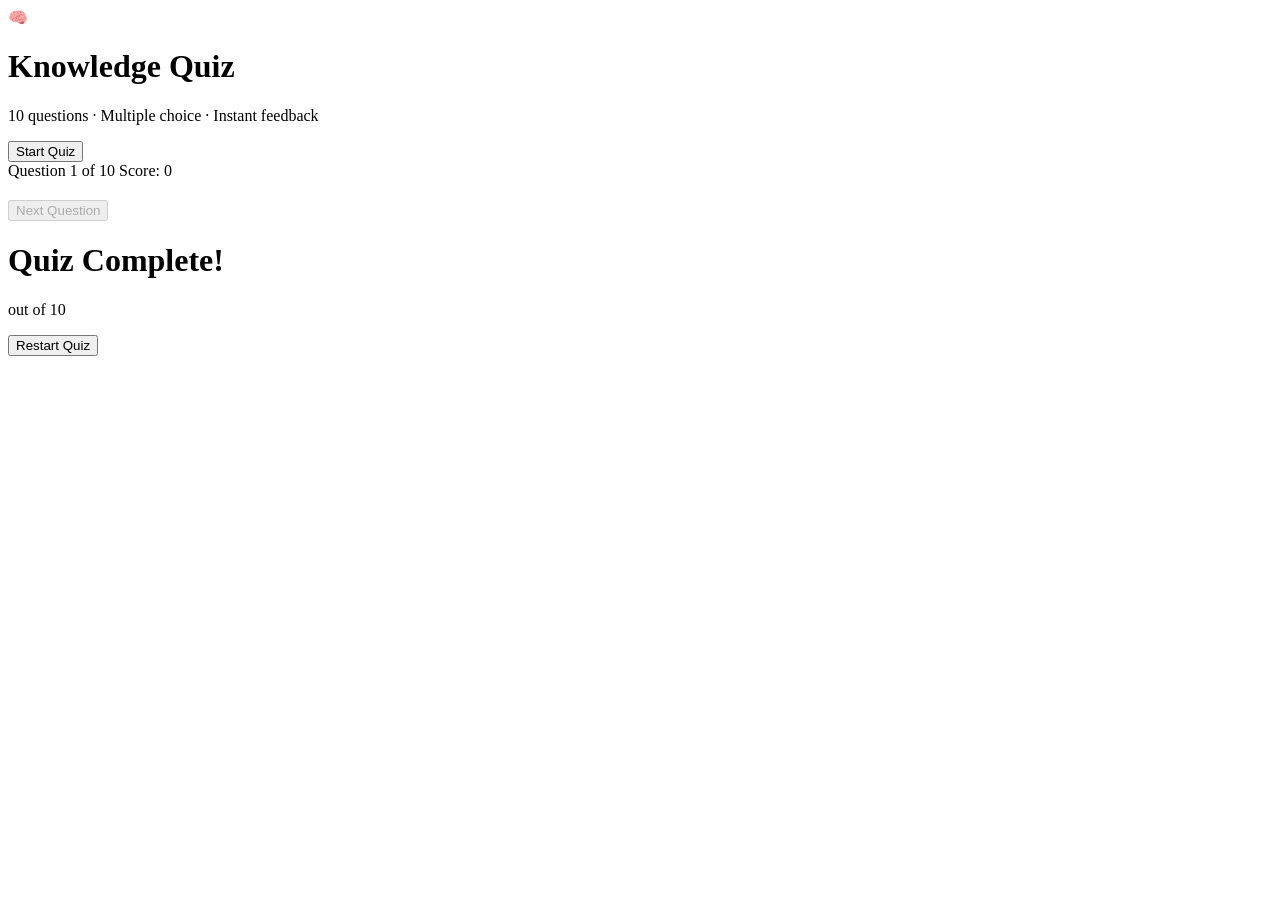
==== index.html @ 078e5a96 "Updated initial HTML structure for quiz app" ====
<html lang="en">
  <head>
    <meta charset="UTF-8" />
    <meta name="viewport" content="width=device-width, initial-scale=1.0" />
    <title>Interactive Quiz App</title>
    <link rel="stylesheet" href="style.css" />
  </head>
  <body>

    <!--  Outer wrapper centres the card on screen  -->
    <div class="quiz-wrapper">

      <!-- START SCREEN ,Shown first. Hidden once the quiz begins.-->
      <div id="start-screen" class="screen">
        <div class="screen__icon">&#x1F9E0;</div>
        <h1 class="screen__title">Knowledge Quiz</h1>
        <p class="screen__subtitle">10 questions &middot; Multiple choice &middot; Instant feedback</p>
        <button id="start-btn" class="btn btn--primary">Start Quiz</button>
      </div>

      <!-- QUIZ SCREEN ,The active quiz view. Hidden on start/results screens. -->
    
      <div id="quiz-screen" class="screen screen--hidden">

        <!-- Top bar: question counter + score -->
        <header class="quiz-header">
          <span id="question-counter" class="quiz-header__counter">Question 1 of 10</span>
          <span id="score-display"    class="quiz-header__score">Score: 0</span>
        </header>

        <!-- Progress bar -->
        <div class="progress-bar" role="progressbar" aria-valuemin="0" aria-valuemax="100">
          <div id="progress-fill" class="progress-bar__fill"></div>
        </div>

        <!-- Question text -->
        <h2 id="question-text" class="question-text"></h2>

        <!-- Answer options — JS will populate these buttons -->
        <div id="options-grid" class="options-grid">
          <!-- Four <button class="option-btn"> elements injected by JS -->
        </div>

        <!-- Feedback banner (correct / incorrect) -->
        <div id="feedback" class="feedback feedback--hidden">
          <span id="feedback-icon"  class="feedback__icon"></span>
          <span id="feedback-text"  class="feedback__text"></span>
        </div>

        <!-- Next Question button — disabled until an answer is chosen -->
        <button id="next-btn" class="btn btn--primary btn--next" disabled>
          Next Question
        </button>

      </div>

      <!-- ══ RESULTS SCREEN, Shown after the last question is answered and Next is clicked.-->
      <div id="results-screen" class="screen screen--hidden">
        <div id="results-icon"    class="screen__icon"></div>
        <h1 class="screen__title">Quiz Complete!</h1>
        <p id="results-summary"  class="results__summary"></p>
        <div class="results__score-card">
          <span id="results-score" class="results__big-score"></span>
          <span class="results__label">out of 10</span>
        </div>
        <p id="results-message"  class="results__message"></p>
        <button id="restart-btn" class="btn btn--primary">Restart Quiz</button>
      </div>

    </div><!-- /.quiz-wrapper -->

    <script defer src="script.js"></script>
  </body>
</html>
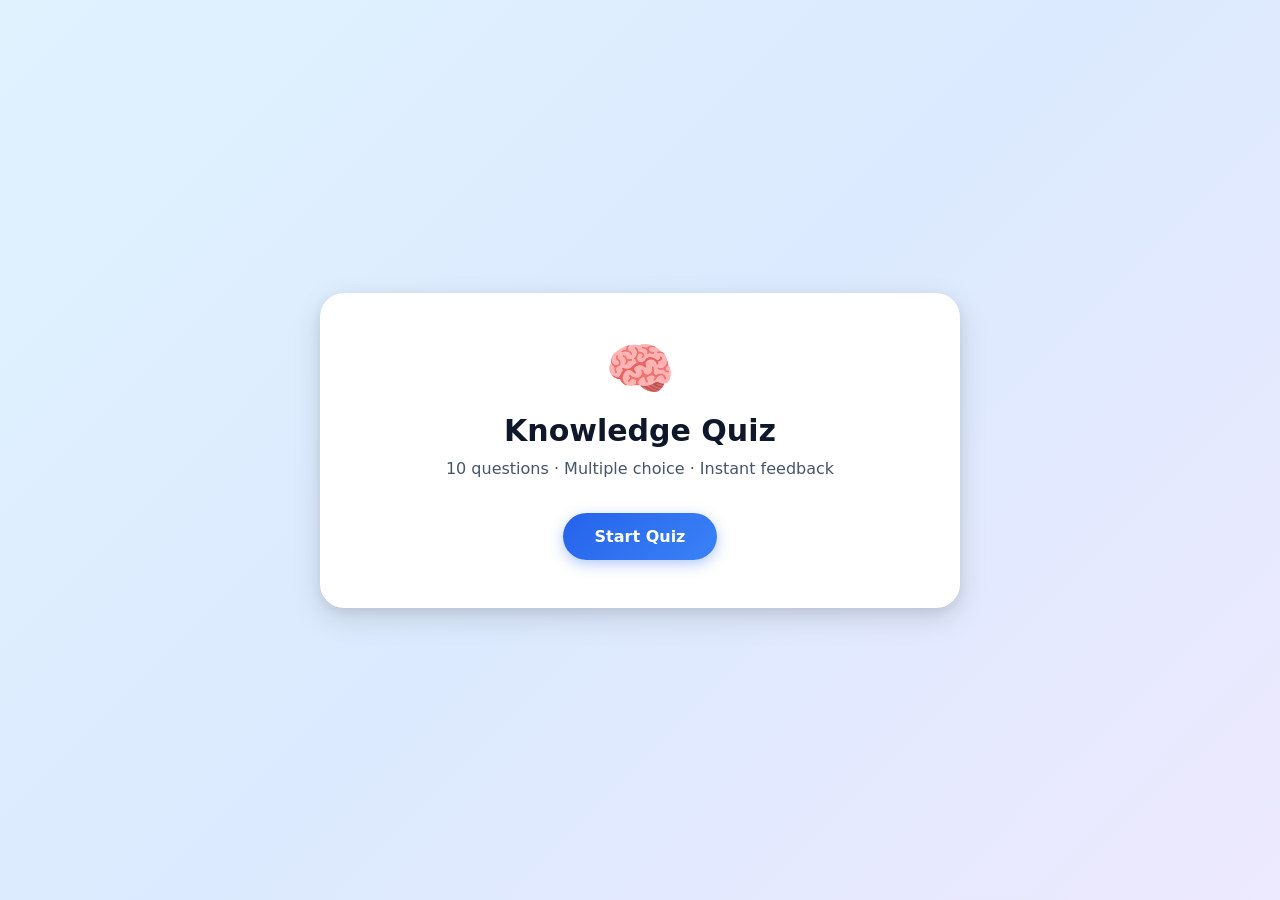
==== commit 0d1d7ddd: "Update stylesheet and script paths in directory" ====
--- a/index.html
+++ b/index.html
@@ -3,7 +3,7 @@
     <meta charset="UTF-8" />
     <meta name="viewport" content="width=device-width, initial-scale=1.0" />
     <title>Interactive Quiz App</title>
-    <link rel="stylesheet" href="style.css" />
+    <link rel="stylesheet" href="src/style.css" />
   </head>
   <body>
 
@@ -69,6 +69,6 @@
 
     </div><!-- /.quiz-wrapper -->
 
-    <script defer src="script.js"></script>
+    <script defer src="src/script.js"></script>
   </body>
 </html>
--- a/src/style.css
+++ b/src/style.css
@@ -0,0 +1,440 @@
+*, *::before, *::after {
+    box-sizing: border-box;
+    margin: 0;
+    padding: 0;
+  }
+  
+  /* ── Design tokens ─────────────────────────────────────────────────────── */
+  :root {
+    /* Primary */
+    --color-primary-50:  #eff6ff;
+    --color-primary-100: #dbeafe;
+    --color-primary-500: #3b82f6;
+    --color-primary-600: #2563eb;
+    --color-primary-700: #1d4ed8;
+  
+    /* Neutral */
+    --color-neutral-0:   #ffffff;
+    --color-neutral-50:  #f8fafc;
+    --color-neutral-100: #f1f5f9;
+    --color-neutral-200: #e2e8f0;
+    --color-neutral-400: #94a3b8;
+    --color-neutral-600: #475569;
+    --color-neutral-700: #334155;
+    --color-neutral-900: #0f172a;
+  
+    /* Success */
+    --color-success-50:  #f0fdf4;
+    --color-success-200: #bbf7d0;
+    --color-success-500: #22c55e;
+    --color-success-600: #16a34a;
+    --color-success-700: #15803d;
+  
+    /* Error */
+    --color-error-50:    #fef2f2;
+    --color-error-200:   #fecaca;
+    --color-error-500:   #ef4444;
+    --color-error-600:   #dc2626;
+    --color-error-700:   #b91c1c;
+  
+    /* Warning */
+    --color-warning-50:  #fffbeb;
+    --color-warning-500: #f59e0b;
+    --color-warning-600: #d97706;
+  
+    /* Accent */
+    --color-accent-500:  #06b6d4;
+    --color-accent-600:  #0891b2;
+  
+    /* Spacing (8px grid) */
+    --space-1: 8px;
+    --space-2: 16px;
+    --space-3: 24px;
+    --space-4: 32px;
+    --space-5: 40px;
+    --space-6: 48px;
+  
+    /* Typography */
+    --font-sans: 'Segoe UI', system-ui, -apple-system, sans-serif;
+    --text-sm:   0.875rem;
+    --text-base: 1rem;
+    --text-lg:   1.125rem;
+    --text-xl:   1.25rem;
+    --text-2xl:  1.5rem;
+    --text-3xl:  1.875rem;
+    --text-5xl:  3rem;
+  
+    /* Radii */
+    --radius-sm:  6px;
+    --radius-md:  12px;
+    --radius-lg:  16px;
+    --radius-xl:  24px;
+    --radius-full: 9999px;
+  
+    /* Shadows */
+    --shadow-sm: 0 1px 3px rgba(0,0,0,.08), 0 1px 2px rgba(0,0,0,.05);
+    --shadow-md: 0 4px 12px rgba(0,0,0,.10), 0 2px 6px rgba(0,0,0,.06);
+    --shadow-lg: 0 10px 30px rgba(0,0,0,.12), 0 4px 12px rgba(0,0,0,.07);
+  
+    /* Transitions */
+    --transition-fast: 150ms ease;
+    --transition-base: 250ms ease;
+    --transition-slow: 400ms ease;
+  }
+  
+  /* ── Page chrome ───────────────────────────────────────────────────────── */
+  html { font-size: 16px; }
+  
+  body {
+    font-family: var(--font-sans);
+    font-weight: 400;
+    line-height: 1.5;
+    color: var(--color-neutral-900);
+    background: linear-gradient(135deg, #e0f2fe 0%, #dbeafe 50%, #ede9fe 100%);
+    min-height: 100vh;
+    display: flex;
+    align-items: center;
+    justify-content: center;
+    padding: var(--space-3);
+  }
+  
+  /* ── Card wrapper ──────────────────────────────────────────────────────── */
+  .quiz-wrapper {
+    width: 100%;
+    max-width: 640px;
+  }
+  
+  /* ── Screens ───────────────────────────────────────────────────────────── */
+  .screen {
+    background: var(--color-neutral-0);
+    border-radius: var(--radius-xl);
+    box-shadow: var(--shadow-lg);
+    padding: var(--space-6) var(--space-5);
+    text-align: center;
+    animation: fadeSlideIn var(--transition-slow) both;
+  }
+  
+  .screen--hidden {
+    display: none !important;
+  }
+  
+  @keyframes fadeSlideIn {
+    from { opacity: 0; transform: translateY(16px); }
+    to   { opacity: 1; transform: translateY(0); }
+  }
+  
+  /* ── Start screen ──────────────────────────────────────────────────────── */
+  .screen__icon {
+    font-size: 3.5rem;
+    line-height: 1;
+    margin-bottom: var(--space-2);
+  }
+  
+  .screen__title {
+    font-size: var(--text-3xl);
+    font-weight: 700;
+    color: var(--color-neutral-900);
+    line-height: 1.2;
+    margin-bottom: var(--space-1);
+  }
+  
+  .screen__subtitle {
+    font-size: var(--text-base);
+    color: var(--color-neutral-600);
+    margin-bottom: var(--space-4);
+  }
+  
+  /* ── Quiz header ───────────────────────────────────────────────────────── */
+  .quiz-header {
+    display: flex;
+    justify-content: space-between;
+    align-items: center;
+    margin-bottom: var(--space-2);
+  }
+  
+  .quiz-header__counter {
+    font-size: var(--text-sm);
+    font-weight: 600;
+    color: var(--color-neutral-600);
+    text-transform: uppercase;
+    letter-spacing: .05em;
+  }
+  
+  .quiz-header__score {
+    font-size: var(--text-sm);
+    font-weight: 700;
+    color: var(--color-primary-600);
+    background: var(--color-primary-50);
+    padding: 4px 12px;
+    border-radius: var(--radius-full);
+  }
+  
+  /* ── Progress bar ──────────────────────────────────────────────────────── */
+  .progress-bar {
+    width: 100%;
+    height: 8px;
+    background: var(--color-neutral-200);
+    border-radius: var(--radius-full);
+    overflow: hidden;
+    margin-bottom: var(--space-3);
+  }
+  
+  .progress-bar__fill {
+    height: 100%;
+    width: 0%;
+    background: linear-gradient(90deg, var(--color-primary-500), var(--color-accent-500));
+    border-radius: var(--radius-full);
+    transition: width var(--transition-slow);
+  }
+  
+  /* ── Question text ─────────────────────────────────────────────────────── */
+  .question-text {
+    font-size: var(--text-xl);
+    font-weight: 600;
+    color: var(--color-neutral-900);
+    line-height: 1.4;
+    margin-bottom: var(--space-3);
+    min-height: 3.5em;
+    display: flex;
+    align-items: center;
+    justify-content: center;
+    text-align: center;
+  }
+  
+  /* ── Options grid ──────────────────────────────────────────────────────── */
+  .options-grid {
+    display: grid;
+    grid-template-columns: 1fr 1fr;
+    gap: var(--space-2);
+    margin-bottom: var(--space-3);
+  }
+  
+  .option-btn {
+    position: relative;
+    padding: var(--space-2);
+    background: var(--color-neutral-50);
+    border: 2px solid var(--color-neutral-200);
+    border-radius: var(--radius-md);
+    font-family: var(--font-sans);
+    font-size: var(--text-base);
+    font-weight: 500;
+    color: var(--color-neutral-700);
+    cursor: pointer;
+    text-align: left;
+    line-height: 1.4;
+    transition:
+      background var(--transition-fast),
+      border-color var(--transition-fast),
+      color var(--transition-fast),
+      transform var(--transition-fast),
+      box-shadow var(--transition-fast);
+  }
+  
+  .option-btn:hover:not(:disabled) {
+    background: var(--color-primary-50);
+    border-color: var(--color-primary-500);
+    color: var(--color-primary-700);
+    transform: translateY(-2px);
+    box-shadow: var(--shadow-md);
+  }
+  
+  .option-btn:disabled {
+    cursor: not-allowed;
+  }
+  
+  /* Correct answer state */
+  .option-btn--correct {
+    background: var(--color-success-50) !important;
+    border-color: var(--color-success-500) !important;
+    color: var(--color-success-700) !important;
+  }
+  
+  /* Wrong answer state */
+  .option-btn--wrong {
+    background: var(--color-error-50) !important;
+    border-color: var(--color-error-500) !important;
+    color: var(--color-error-700) !important;
+  }
+  
+  /* Dimmed (other options after answering) */
+  .option-btn--dimmed {
+    opacity: .45;
+  }
+  
+  /* Small letter label A/B/C/D */
+  .option-btn::before {
+    content: attr(data-label);
+    display: inline-flex;
+    align-items: center;
+    justify-content: center;
+    width: 24px;
+    height: 24px;
+    border-radius: var(--radius-sm);
+    background: var(--color-neutral-200);
+    color: var(--color-neutral-700);
+    font-size: var(--text-sm);
+    font-weight: 700;
+    margin-right: 10px;
+    flex-shrink: 0;
+    vertical-align: middle;
+    transition: background var(--transition-fast), color var(--transition-fast);
+  }
+  
+  .option-btn {
+    display: flex;
+    align-items: center;
+  }
+  
+  .option-btn--correct::before {
+    background: var(--color-success-500);
+    color: #fff;
+  }
+  
+  .option-btn--wrong::before {
+    background: var(--color-error-500);
+    color: #fff;
+  }
+  
+  /* ── Feedback banner ───────────────────────────────────────────────────── */
+  .feedback {
+    display: flex;
+    align-items: center;
+    justify-content: center;
+    gap: var(--space-1);
+    padding: 12px var(--space-2);
+    border-radius: var(--radius-md);
+    font-size: var(--text-base);
+    font-weight: 600;
+    margin-bottom: var(--space-2);
+    animation: feedbackPop var(--transition-base) both;
+  }
+  
+  .feedback--hidden {
+    display: none !important;
+  }
+  
+  .feedback--correct {
+    background: var(--color-success-50);
+    color: var(--color-success-700);
+    border: 1.5px solid var(--color-success-200);
+  }
+  
+  .feedback--wrong {
+    background: var(--color-error-50);
+    color: var(--color-error-700);
+    border: 1.5px solid var(--color-error-200);
+  }
+  
+  .feedback__icon { font-size: 1.3rem; }
+  
+  @keyframes feedbackPop {
+    from { opacity: 0; transform: scale(.94); }
+    to   { opacity: 1; transform: scale(1); }
+  }
+  
+  /* ── Buttons ───────────────────────────────────────────────────────────── */
+  .btn {
+    display: inline-flex;
+    align-items: center;
+    justify-content: center;
+    gap: 8px;
+    padding: 14px var(--space-4);
+    border: none;
+    border-radius: var(--radius-full);
+    font-family: var(--font-sans);
+    font-size: var(--text-base);
+    font-weight: 600;
+    cursor: pointer;
+    transition:
+      background var(--transition-fast),
+      transform var(--transition-fast),
+      box-shadow var(--transition-fast),
+      opacity var(--transition-fast);
+  }
+  
+  .btn--primary {
+    background: linear-gradient(135deg, var(--color-primary-600), var(--color-primary-500));
+    color: #fff;
+    box-shadow: 0 4px 14px rgba(37, 99, 235, .35);
+  }
+  
+  .btn--primary:hover:not(:disabled) {
+    background: linear-gradient(135deg, var(--color-primary-700), var(--color-primary-600));
+    transform: translateY(-2px);
+    box-shadow: 0 6px 20px rgba(37, 99, 235, .45);
+  }
+  
+  .btn--primary:active:not(:disabled) {
+    transform: translateY(0);
+  }
+  
+  .btn--primary:disabled {
+    opacity: .45;
+    cursor: not-allowed;
+    box-shadow: none;
+  }
+  
+  .btn--next {
+    width: 100%;
+    margin-top: var(--space-1);
+  }
+  
+  /* ── Results screen ────────────────────────────────────────────────────── */
+  .results__summary {
+    font-size: var(--text-base);
+    color: var(--color-neutral-600);
+    margin-bottom: var(--space-3);
+  }
+  
+  .results__score-card {
+    display: inline-flex;
+    flex-direction: column;
+    align-items: center;
+    background: linear-gradient(135deg, var(--color-primary-50), #e0f2fe);
+    border: 2px solid var(--color-primary-100);
+    border-radius: var(--radius-lg);
+    padding: var(--space-3) var(--space-6);
+    margin-bottom: var(--space-3);
+  }
+  
+  .results__big-score {
+    font-size: var(--text-5xl);
+    font-weight: 800;
+    color: var(--color-primary-600);
+    line-height: 1;
+  }
+  
+  .results__label {
+    font-size: var(--text-sm);
+    font-weight: 600;
+    color: var(--color-neutral-400);
+    text-transform: uppercase;
+    letter-spacing: .08em;
+  }
+  
+  .results__message {
+    font-size: var(--text-lg);
+    font-weight: 600;
+    color: var(--color-neutral-700);
+    margin-bottom: var(--space-4);
+  }
+  
+  /* ── Responsive ────────────────────────────────────────────────────────── */
+  @media (max-width: 480px) {
+    .screen {
+      padding: var(--space-4) var(--space-3);
+    }
+  
+    .options-grid {
+      grid-template-columns: 1fr;
+    }
+  
+    .screen__title {
+      font-size: var(--text-2xl);
+    }
+  
+    .question-text {
+      font-size: var(--text-lg);
+    }
+  }
+  
